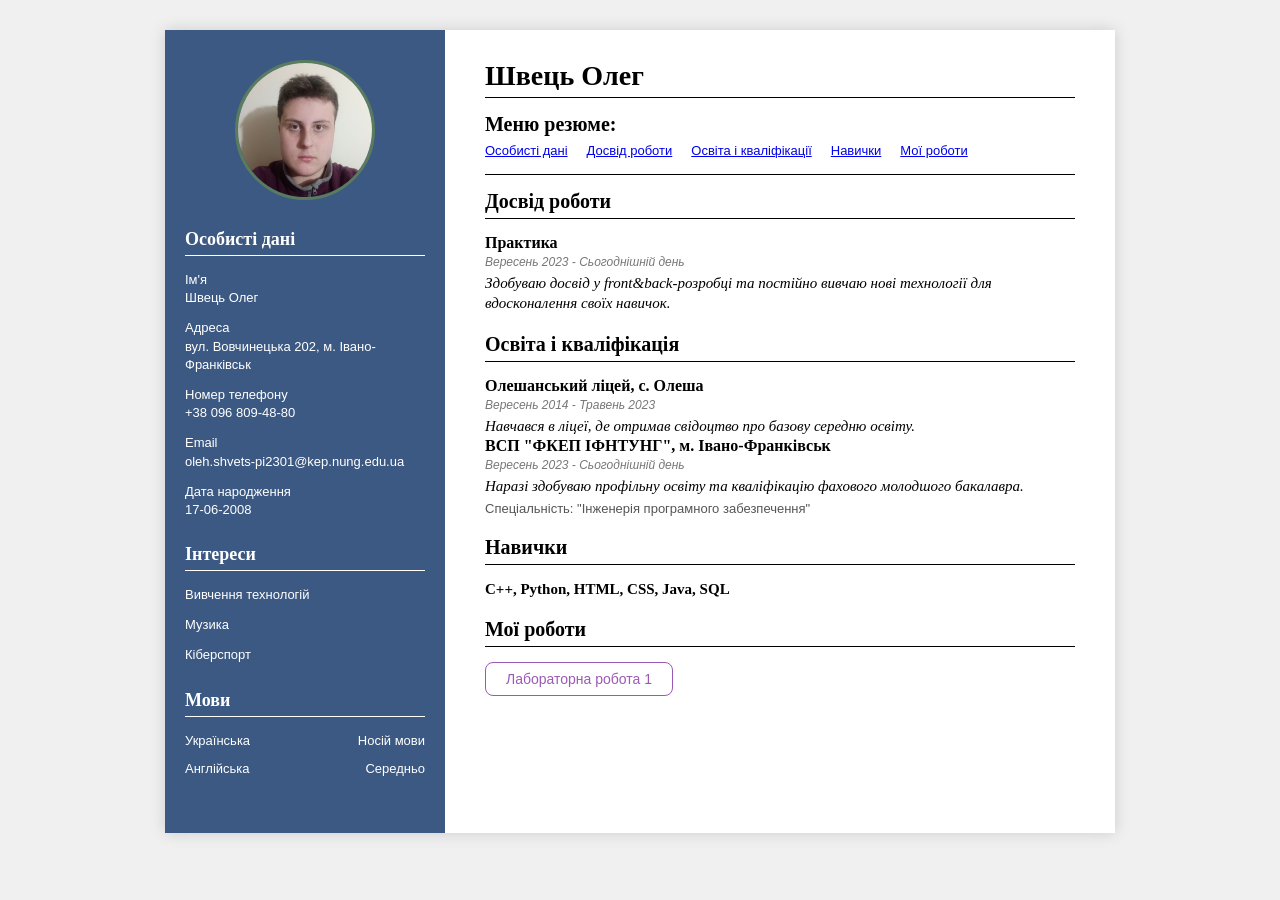
==== index.html @ ef510e2d "Add files via upload" ====
<!DOCTYPE html>
<html>
<head>
    <meta charset="utf-8">
    <title>CV - Швець Олег</title>
    <link rel="stylesheet" href="style/portfolio.css">
</head>
<body>
        
<div class="page-container">
    <!--Ліва сторона-->
    <div class="left-side">
        <div class="avatar">
            <img src="photo/me.jpg" alt="photo" class='image'>
        </div>
        <div class="left-block">
        <a id="personal-information">
            <h3>Особисті дані</h3>
            <hr class="line">
            <ul class="info-list">
                <li>Ім'я <br>Швець Олег</li>
                <li>Адреса <br>вул. Вовчинецька 202,  м. Івано-Франківськ</li>
                <li>Номер телефону <br>+38 096 809-48-80</li>
                <li>Email <br>oleh.shvets-pi2301@kep.nung.edu.ua</li>
                <li>Дата народження <br>17-06-2008</li>
            </ul>
        </a>
        </div>
            
        <div class="left-block">
            <h3>Інтереси</h3>
            <hr class="line">
            <div class="info-list">
                <ul>
                    <li>Вивчення технологій</li>
                    <li>Музика</li>
                    <li>Кіберспорт</li>
                </ul>
            </div>
        </div>
            
        <div class="left-block">
            <h3>Мови</h3>
            <hr class="line">
            <div class="info-list">
                <ul class="languages">
                    <li>
                        <span>Українська</span>
                        <span>Носій мови</span>
                    </li>
                    <li>
                        <span>Англійська</span>
                        <span>Середньо</span>
                    </li>
                </ul>
            </div>
        </div>
    </div>

    <!--Права сторона-->
    <div class="right-side">
        <h1>Швець Олег</h1>
        <hr class="line2">
        <h2>Меню резюме:</h2>
        <ul class="menu">
            <li><a href="#personal-information">Особисті дані</a></li>
            <li><a href="#experience">Досвід роботи</a></li>
            <li><a href="#education">Освіта і кваліфікації</a></li>
            <li><a href="#skills">Навички</a></li>
            <li><a href="#work">Мої роботи</a></li>
        </ul>
            <hr class="line2">
            <a id="experience">
                <h2>Досвід роботи</h2>
                <hr class="line2">
            <div class="right-block">
                <h3>Практика</h3>
                <span class="date">Вересень 2023 - Сьогоднішній день</span>
                <p>Здобуваю досвід у front&back-розробці та постійно вивчаю нові технології для вдосконалення своїх навичок.</p>
            </a>
        </div>
        
        <div class="right-block">
            <a id="education">
                <h2>Освіта і кваліфікація</h2>
                <hr class="line2">

                <h3>Олешанський ліцей, с. Олеша</h3>
                <span class="date">Вересень 2014 - Травень 2023</span>
                <p>Навчався в ліцеї, де отримав свідоцтво про базову середню освіту.</p>
                        
                <h3>ВСП "ФКЕП ІФНТУНГ", м. Івано-Франківськ</h3>
                <span class="date">Вересень 2023 - Сьогоднішній день</span>
                <p>Наразі здобуваю профільну освіту та кваліфікацію фахового молодшого бакалавра.</p>
                <span class="specialty">Спеціальність: "Інженерія програмного забезпечення"</span>
            </a>
        </div>



        <div class="right-block">
        <a id="skills">
            <h2>Навички</h2>
            <hr class="line2">
            <b>C++, Python, HTML, CSS, Java, SQL</b>
        </a>
        </div>

        <div class="right-block">
            <a id="work">
                <h2>Мої роботи</h2>
                <hr class="line2">
            <ul class="work">
                <li><a href="LR1/index.html" class="btn">Лабораторна робота 1</a></li>
            </ul>
            </a>
        </div>
    </div>
</div>          
</body>        
</html>
---- style/portfolio.css ----
* {
    box-sizing: border-box;
    margin: 0;
    padding: 0;
}

body {
    font-family: 'Times New Roman', Times, serif;
    background-color: #f0f0f0;
    color: #000;
}

a {
    text-decoration: none;
    color: inherit;
}

.page-container {
    max-width: 950px;
    margin: 30px auto;
    background-color: #fff;
    display: flex;
    box-shadow: 0 0 15px rgba(0,0,0,0.15);
}

.left-side {
    width: 280px;
    background-color: #3b5982;
    color: #fff;
    padding: 30px 20px;
}

.avatar {
    text-align: center;
    margin-bottom: 25px;
}

.image {
    width: 140px;
    height: 140px;
    border-radius: 50%;
    object-fit: cover;
    border: 3px solid #5a7b5e;
}

.left-block {
    margin-bottom: 25px;
    margin-top: 10px;
}

.left-block h3 {
    font-size: 18px;
    margin-bottom: 5px;
}

.line {
    border: 0;
    border-bottom: 1px solid #fff;
    margin-bottom: 15px;
}

.info-list ul, 
.info-list {
    list-style-type: none;
    font-family: Arial, sans-serif;
    font-size: 13px;
}

.info-list li {
    margin-bottom: 12px;
    line-height: 1.4;
}

.languages {
    list-style-type: none;
}

.languages li {
    display: flex;
    justify-content: space-between;
    margin-bottom: 10px;
}

.right-side {
    flex: 1;
    padding: 30px 40px;
}

.right-side h1 {
    font-size: 28px;
    margin-bottom: 5px;
}

.right-side h2 {
    font-size: 20px;
    margin-bottom: 5px;
    margin-top: 15px;
}

.line2 {
    border: 0;
    border-bottom: 1px solid #000;
    margin-bottom: 15px;
    margin-top: 5px;
}

.menu {
    list-style-type: none;
    margin-bottom: 10px;
}

.menu li {
    display: inline-block;
    margin-right: 15px;
    margin-bottom: 5px;
}

.menu li a {
    color: #0000ee;
    text-decoration: underline;
    font-family: Arial, sans-serif;
    font-size: 13px;
}

.right-block {
    margin-bottom: 20px;
}

.right-block h3 {
    font-size: 16px;
    margin-bottom: 3px;
}

.date {
    display: block;
    color: #777;
    font-size: 12px;
    font-style: italic;
    margin-bottom: 5px;
    font-family: Arial, sans-serif;
}

.specialty {
    display: block;
    font-size: 13px;
    color: #555;
    margin-top: 5px;
    font-family: Arial, sans-serif;
}

.right-block p {
    font-style: italic;
    font-size: 15px;
    line-height: 1.3;
}

.right-block b {
    font-size: 15px;
}

.work {
    list-style-type: none;
    margin-top: 15px;
}

.btn {
    display: inline-block;
    padding: 8px 20px;
    border: 1px solid #9b59b6;
    color: #9b59b6 !important;
    text-decoration: none !important;
    border-radius: 8px;
    font-family: Arial, sans-serif;
    font-size: 14px;
    transition: 0.3s;
}

.btn:hover {
    background-color: #f4e8fb;
}
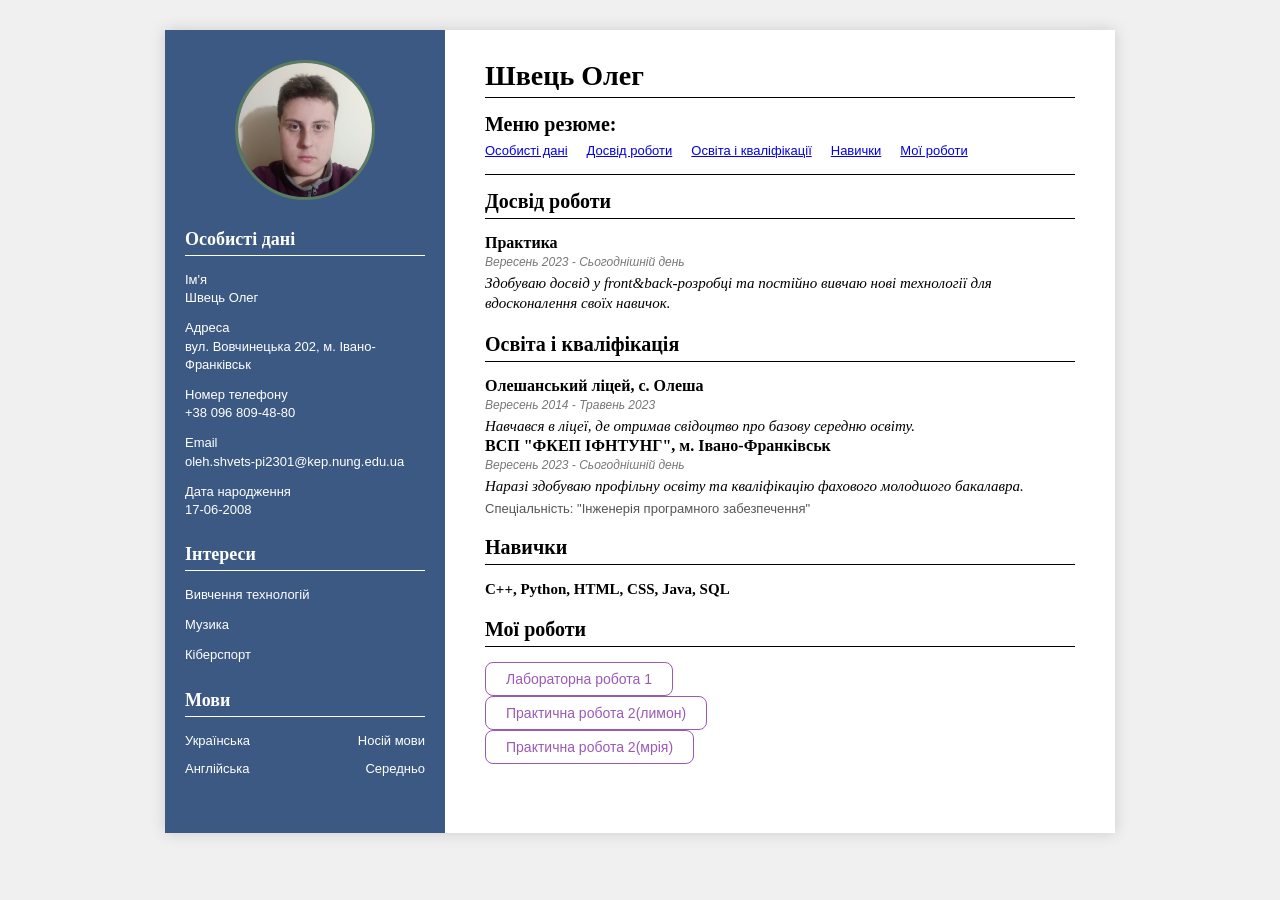
==== commit b32b1511: "Add files via upload" ====
--- a/index.html
+++ b/index.html
@@ -112,6 +112,8 @@
                 <hr class="line2">
             <ul class="work">
                 <li><a href="LR1/index.html" class="btn">Лабораторна робота 1</a></li>
+                <li><a href="PR2(lemon)/task_lemon/index.html" class="btn">Практична робота 2(лимон)</a></li>
+                <li><a href="PR2(cossacs)/task_mriya/cossacs.html" class="btn">Практична робота 2(мрія)</a></li>
             </ul>
             </a>
         </div>
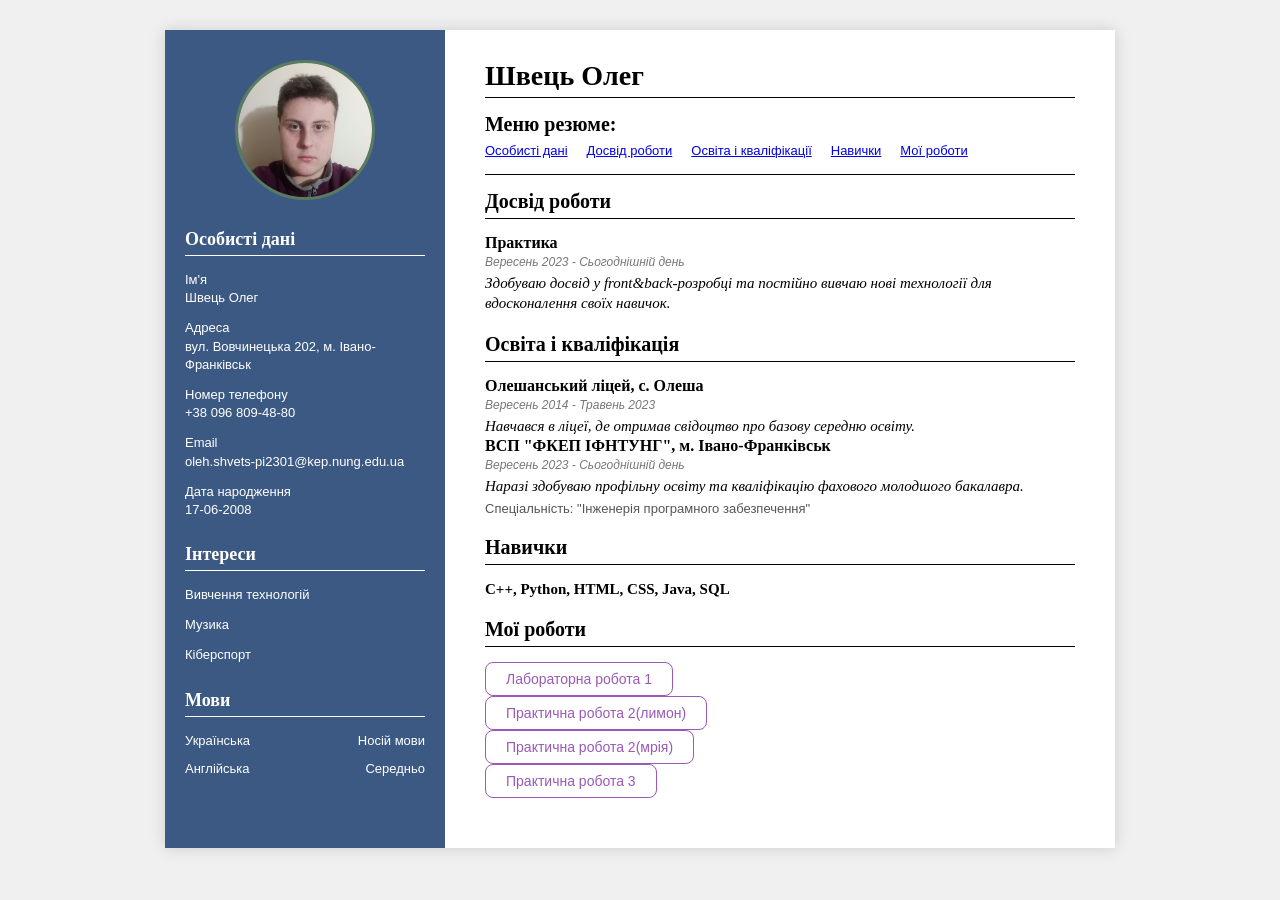
==== commit b6912c87: "Add files via upload" ====
--- a/index.html
+++ b/index.html
@@ -114,6 +114,7 @@
                 <li><a href="LR1/index.html" class="btn">Лабораторна робота 1</a></li>
                 <li><a href="PR2(lemon)/task_lemon/index.html" class="btn">Практична робота 2(лимон)</a></li>
                 <li><a href="PR2(cossacs)/task_mriya/cossacs.html" class="btn">Практична робота 2(мрія)</a></li>
+                <li><a href="PR3/index.html" class="btn">Практична робота 3</a></li>
             </ul>
             </a>
         </div>
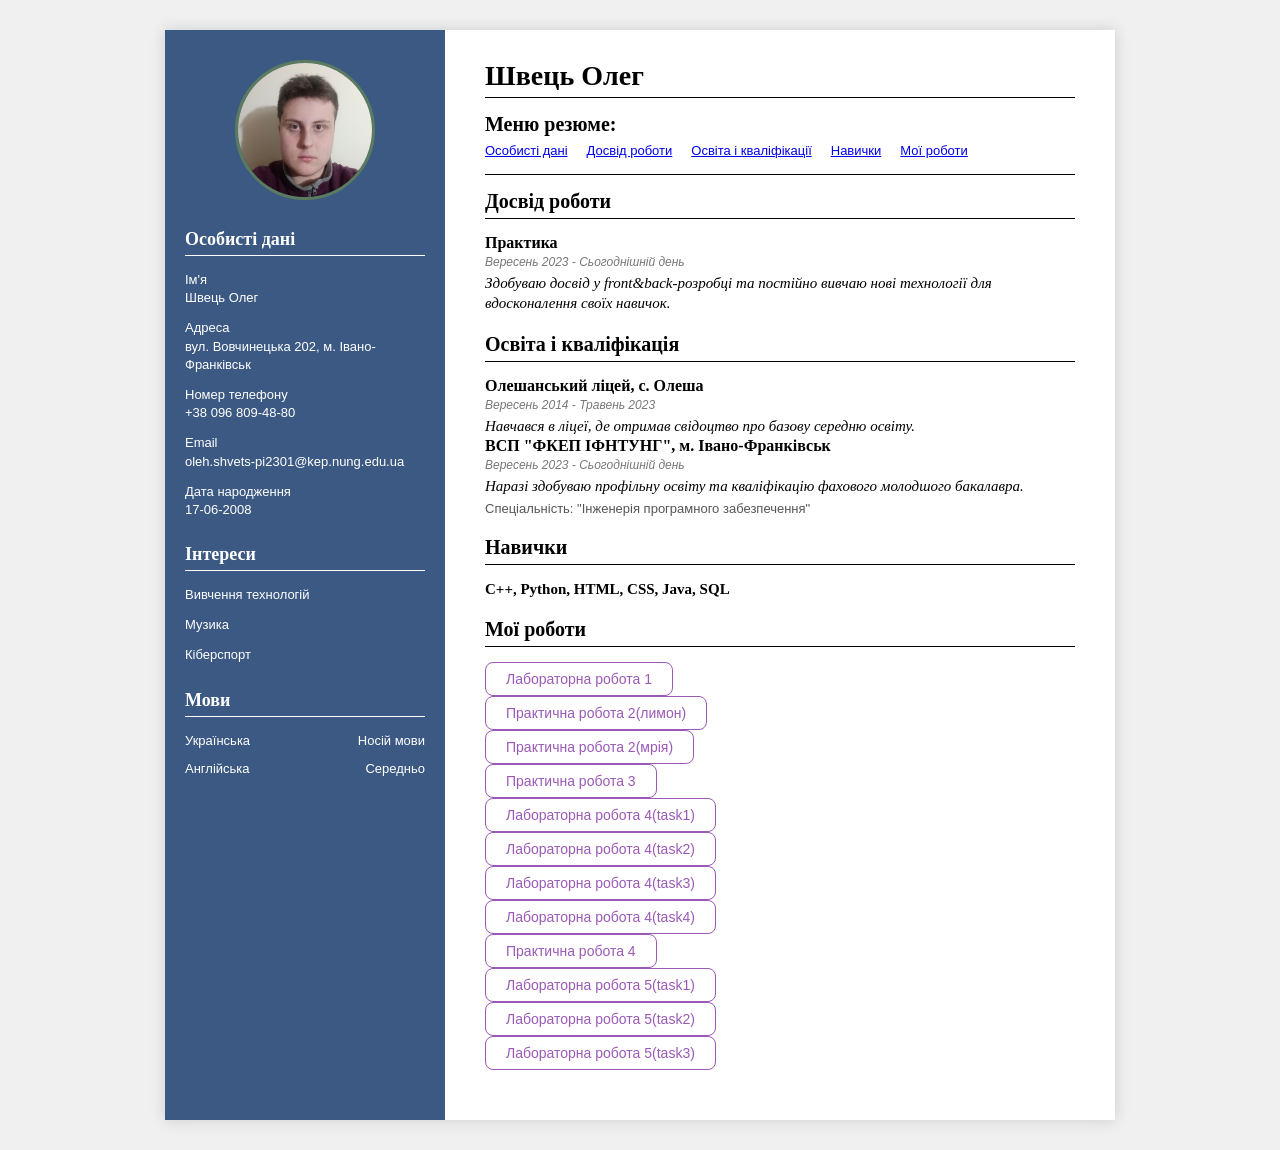
==== commit f246447e: "Add files via upload" ====
--- a/index.html
+++ b/index.html
@@ -115,6 +115,14 @@
                 <li><a href="PR2(lemon)/task_lemon/index.html" class="btn">Практична робота 2(лимон)</a></li>
                 <li><a href="PR2(cossacs)/task_mriya/cossacs.html" class="btn">Практична робота 2(мрія)</a></li>
                 <li><a href="PR3/index.html" class="btn">Практична робота 3</a></li>
+                <li><a href="LR4/LR4(task1)/index.html" class="btn">Лабораторна робота 4(task1)</a></li>
+                <li><a href="LR4/LR4(task2)/index.html" class="btn">Лабораторна робота 4(task2)</a></li>
+                <li><a href="LR4/LR4(task3)/index.html" class="btn">Лабораторна робота 4(task3)</a></li>
+                <li><a href="LR4/LR4(task4)/index.html" class="btn">Лабораторна робота 4(task4)</a></li>
+                <li><a href="PR4/index.html" class="btn">Практична робота 4</a></li>
+                <li><a href="LR5/LR5(task0)/index.html" class="btn">Лабораторна робота 5(task1)</a></li>
+                <li><a href="LR5/LR5(task1)/index.html" class="btn">Лабораторна робота 5(task2)</a></li>
+                <li><a href="LR5/LR5(task2)/index.html" class="btn">Лабораторна робота 5(task3)</a></li>
             </ul>
             </a>
         </div>
